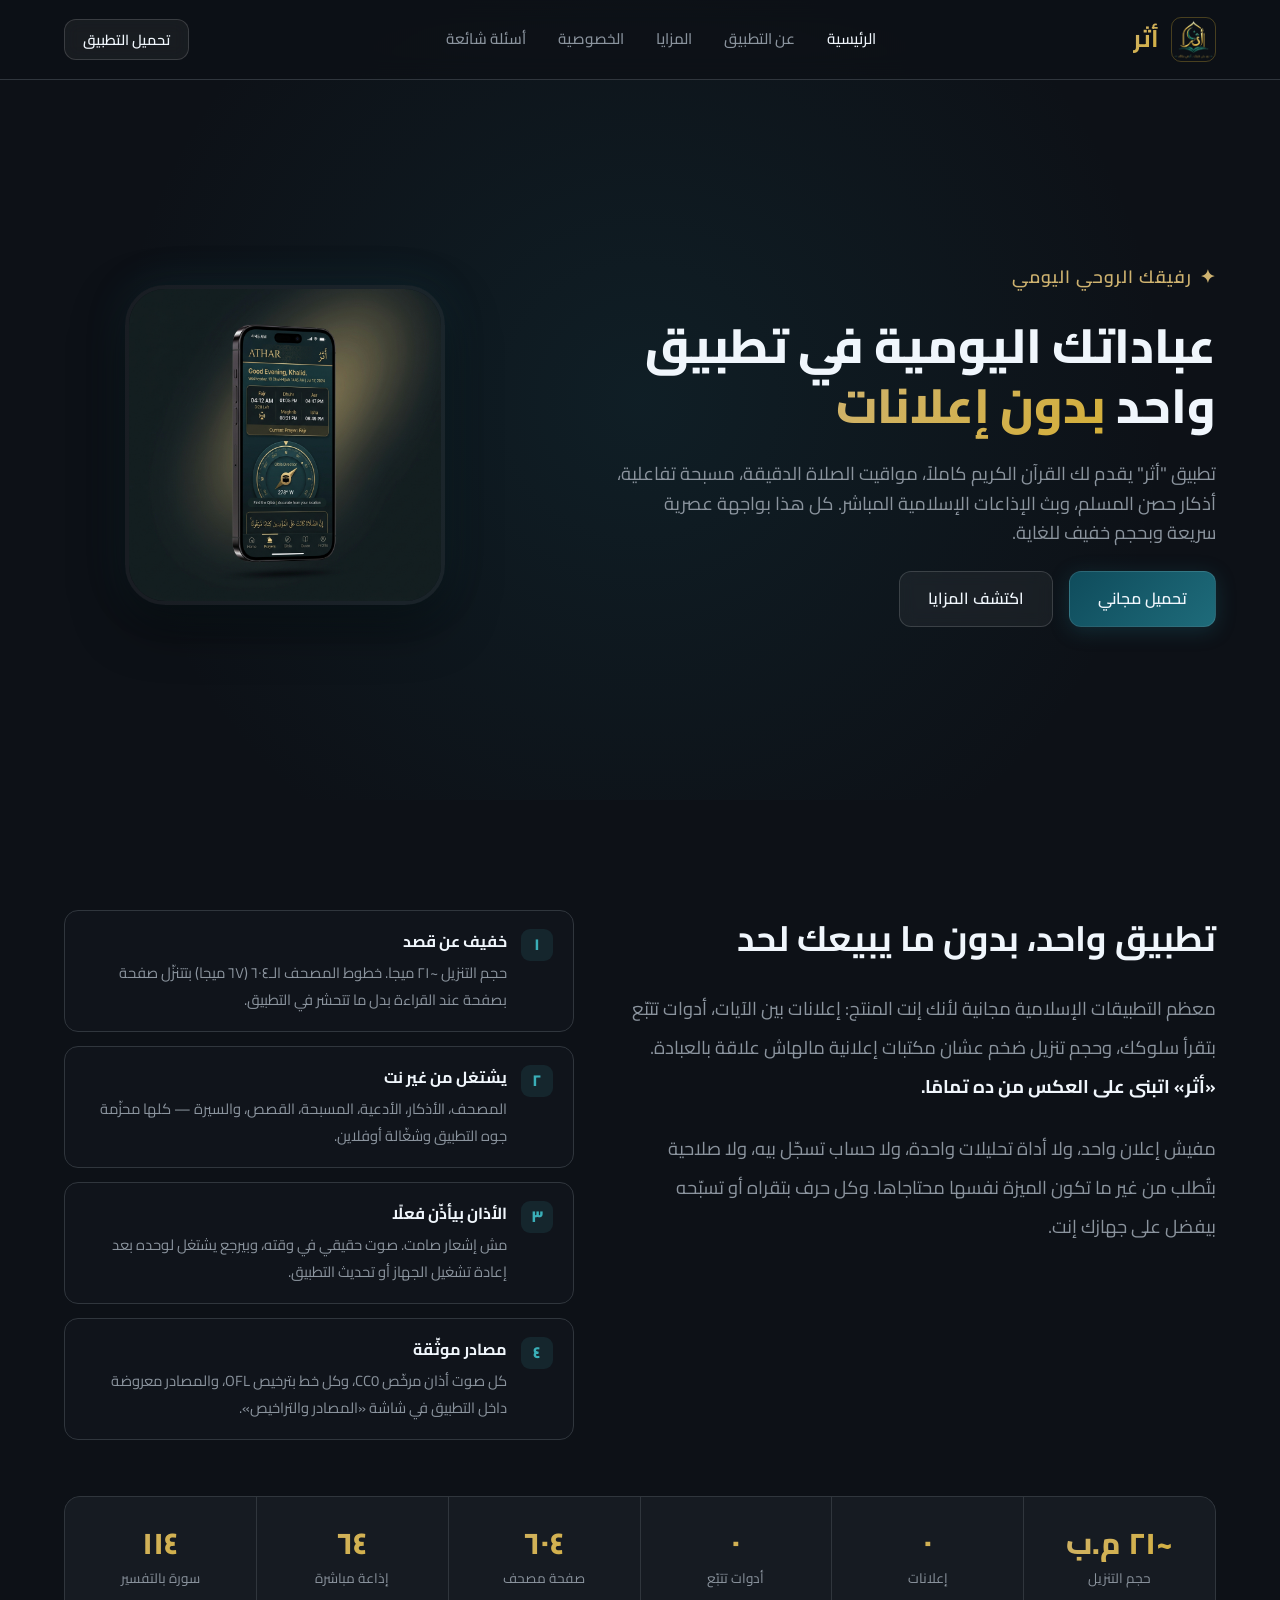
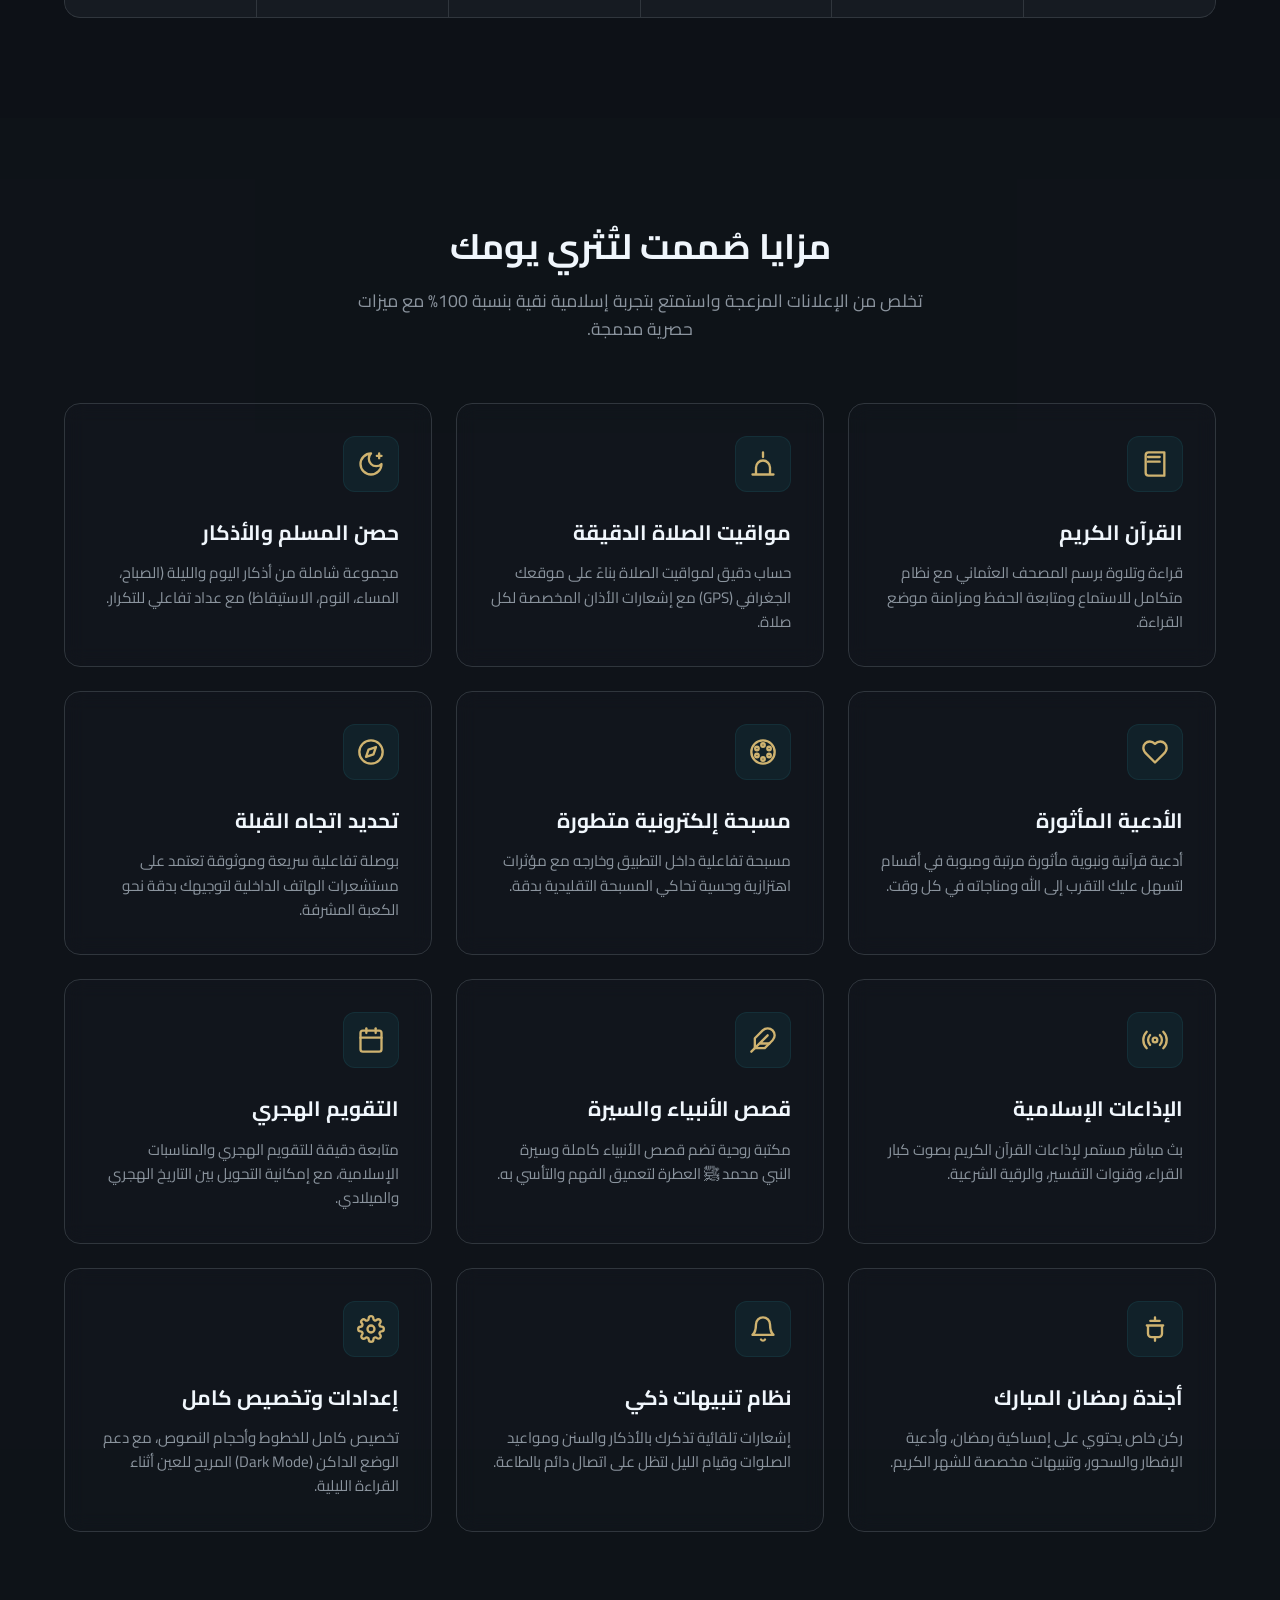
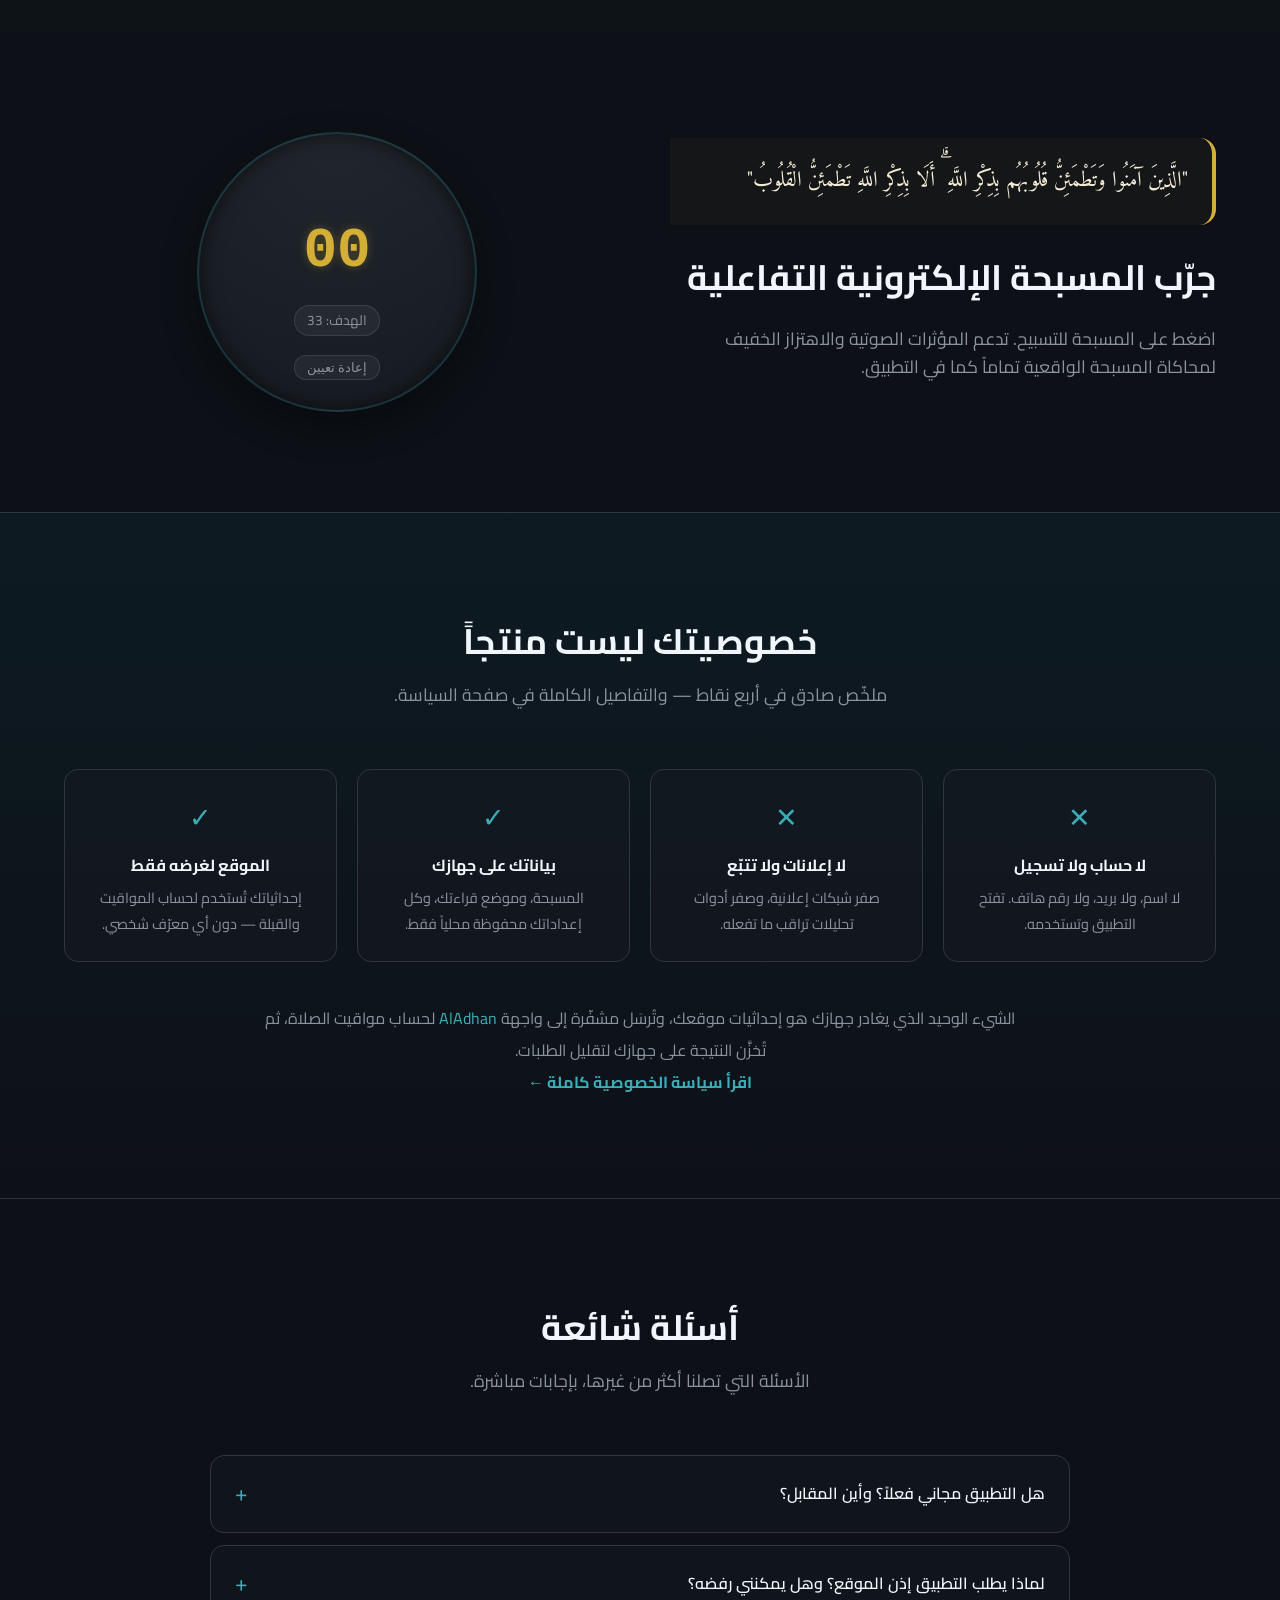
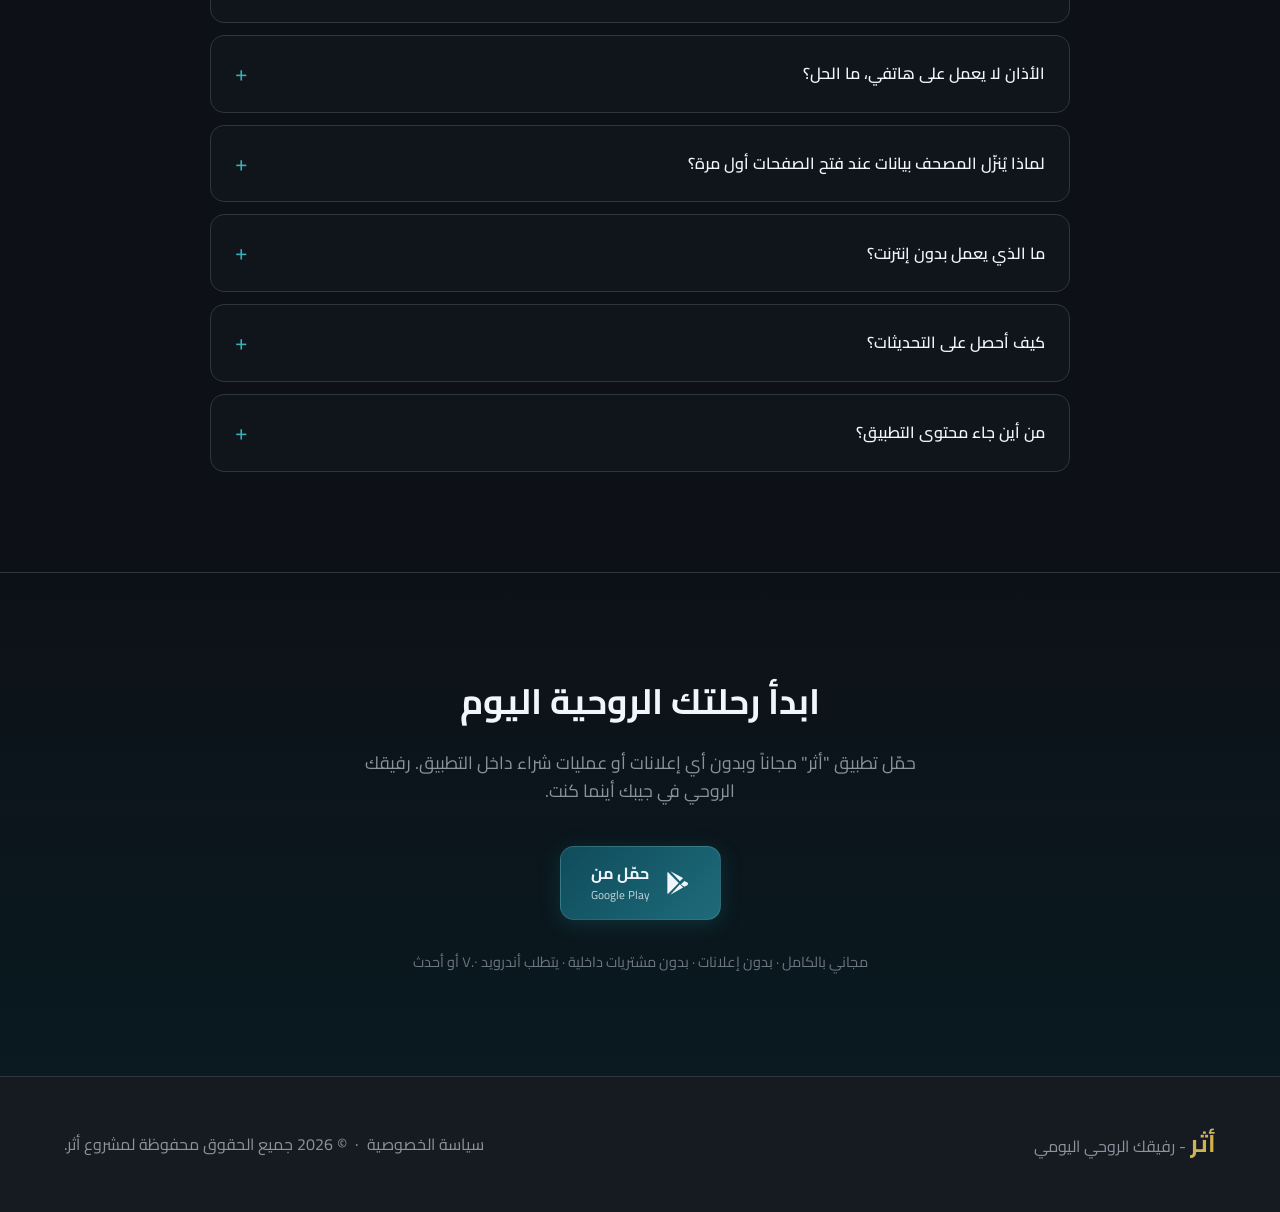
==== index.html @ 3adec3f4 "Athar landing page and privacy policy Public because Google Play requires a publicly reachable priva" ====
<!DOCTYPE html>
<html lang="ar" dir="rtl">
<head>
  <meta charset="UTF-8">
  <meta name="viewport" content="width=device-width, initial-scale=1.0">
  <title>أثر | رفيقك الروحي اليومي</title>
  <meta name="description" content="تطبيق أثر الإسلامي - رفيقك الروحي اليومي لمواقيت الصلاة والقرآن الكريم والأذكار والمسبحة الإلكترونية بدون إعلانات وبحجم خفيف جداً.">
  <link rel="icon" type="image/png" href="assets/logo.png">
  
  <!-- CSS Stylesheets (Modularized for Clean Code) -->
  <link rel="stylesheet" href="css/base.css">
  <link rel="stylesheet" href="css/layout.css">
  <link rel="stylesheet" href="css/components.css">
  <link rel="stylesheet" href="css/demo.css">
  <link rel="stylesheet" href="css/sections.css">
</head>
<body>

  <!-- Navbar Section -->
  <header class="header">
    <div class="container">
      <div class="logo-area" id="logo-container">
        <img src="assets/logo.png" alt="شعار تطبيق أثر" class="logo-img" id="logo-icon">
        <span class="logo-text" id="logo-title">أثر</span>
      </div>
      <nav class="nav-links" id="nav-menu">
        <a href="#hero" class="nav-link active" id="link-hero">الرئيسية</a>
        <a href="#about" class="nav-link" id="link-about">عن التطبيق</a>
        <a href="#features" class="nav-link" id="link-features">المزايا</a>
        <a href="#privacy" class="nav-link" id="link-privacy">الخصوصية</a>
        <a href="#faq" class="nav-link" id="link-faq">أسئلة شائعة</a>
      </nav>
      <a href="#download" class="btn btn-secondary" style="padding: 8px 18px; font-size: 0.9rem;" id="nav-download-btn">تحميل التطبيق</a>
    </div>
  </header>

  <!-- Hero Section -->
  <section class="hero" id="hero">
    <div class="container hero-grid">
      <div class="hero-content" id="hero-info">
        <div class="hero-subtitle" id="hero-tag"><span class="accent-dot">✦</span> رفيقك الروحي اليومي</div>
        <h1 class="hero-title" id="main-heading">عباداتك اليومية في تطبيق واحد <span>بدون إعلانات</span></h1>
        <p class="hero-description" id="hero-desc">تطبيق "أثر" يقدم لك القرآن الكريم كاملاً، مواقيت الصلاة الدقيقة، مسبحة تفاعلية، أذكار حصن المسلم، وبث الإذاعات الإسلامية المباشر. كل هذا بواجهة عصرية سريعة وبحجم خفيف للغاية.</p>
        <div class="btn-group" id="hero-buttons">
          <a href="#download" class="btn btn-primary" id="btn-hero-download">تحميل مجاني</a>
          <a href="#features" class="btn btn-secondary" id="btn-hero-learn">اكتشف المزايا</a>
        </div>
      </div>
      <div class="hero-mockup" id="hero-phone-mockup">
        <img src="assets/mockup.png" alt="واجهة تطبيق أثر على هاتف ذكي" class="mockup-img" id="mockup-image">
      </div>
    </div>
  </section>

  <!-- About Section -->
  <section class="section" id="about">
    <div class="container">
      <div class="about-grid">
        <div>
          <h2 class="section-title" style="text-align: right; margin-bottom: 24px;">تطبيق واحد، بدون ما يبيعك لحد</h2>
          <p class="about-lead">
            معظم التطبيقات الإسلامية مجانية لأنك إنت المنتج: إعلانات بين الآيات، أدوات تتبّع بتقرأ سلوكك،
            وحجم تنزيل ضخم عشان مكتبات إعلانية مالهاش علاقة بالعبادة.
            <strong>«أثر» اتبنى على العكس من ده تمامًا.</strong>
          </p>
          <p class="about-lead">
            مفيش إعلان واحد، ولا أداة تحليلات واحدة، ولا حساب تسجّل بيه، ولا صلاحية بتُطلب من غير ما تكون
            الميزة نفسها محتاجاها. وكل حرف بتقراه أو تسبّحه بيفضل على جهازك إنت.
          </p>
        </div>

        <ul class="pillar-list">
          <li class="pillar">
            <span class="pillar-mark">١</span>
            <span class="pillar-body">
              <strong>خفيف عن قصد</strong>
              <span>حجم التنزيل ~٢١ ميجا. خطوط المصحف الـ٦٠٤ (٦٧ ميجا) بتتنزّل صفحة بصفحة عند القراءة بدل ما تتحشر في التطبيق.</span>
            </span>
          </li>
          <li class="pillar">
            <span class="pillar-mark">٢</span>
            <span class="pillar-body">
              <strong>يشتغل من غير نت</strong>
              <span>المصحف، الأذكار، الأدعية، المسبحة، القصص، والسيرة — كلها محزّمة جوه التطبيق وشغّالة أوفلاين.</span>
            </span>
          </li>
          <li class="pillar">
            <span class="pillar-mark">٣</span>
            <span class="pillar-body">
              <strong>الأذان بيأذّن فعلًا</strong>
              <span>مش إشعار صامت. صوت حقيقي في وقته، وبيرجع يشتغل لوحده بعد إعادة تشغيل الجهاز أو تحديث التطبيق.</span>
            </span>
          </li>
          <li class="pillar">
            <span class="pillar-mark">٤</span>
            <span class="pillar-body">
              <strong>مصادر موثّقة</strong>
              <span>كل صوت أذان مرخّص CC0، وكل خط بترخيص OFL، والمصادر معروضة داخل التطبيق في شاشة «المصادر والتراخيص».</span>
            </span>
          </li>
        </ul>
      </div>

      <div class="stats-strip" id="stats">
        <div class="stat"><div class="stat-value">~٢١ م.ب</div><div class="stat-label">حجم التنزيل</div></div>
        <div class="stat"><div class="stat-value">٠</div><div class="stat-label">إعلانات</div></div>
        <div class="stat"><div class="stat-value">٠</div><div class="stat-label">أدوات تتبّع</div></div>
        <div class="stat"><div class="stat-value">٦٠٤</div><div class="stat-label">صفحة مصحف</div></div>
        <div class="stat"><div class="stat-value">٦٤</div><div class="stat-label">إذاعة مباشرة</div></div>
        <div class="stat"><div class="stat-value">١١٤</div><div class="stat-label">سورة بالتفسير</div></div>
      </div>
    </div>
  </section>

  <!-- Features Section -->
  <section class="section" id="features" style="background-color: rgba(22, 27, 34, 0.2);">
    <div class="container">
      <div class="section-header" id="features-header">
        <h2 class="section-title" id="features-title">مزايا صُممت لتُثري يومك</h2>
        <p class="section-desc" id="features-desc">تخلص من الإعلانات المزعجة واستمتع بتجربة إسلامية نقية بنسبة 100% مع ميزات حصرية مدمجة.</p>
      </div>
      <div class="features-grid" id="features-container"></div>
    </div>
  </section>

  <!-- Interactive Demo Section (Tasbeeh Counter) -->
  <section class="section" id="demo">
    <div class="container demo-layout">
      <div class="demo-content" id="demo-info">
        <div class="quote-card" id="quote-tasbeeh">
          "الَّذِينَ آمَنُوا وَتَطْمَئِنُّ قُلُوبُهُم بِذِكْرِ اللَّهِ ۗ أَلَا بِذِكْرِ اللَّهِ تَطْمَئِنُّ الْقُلُوبُ"
        </div>
        <h2 class="section-title" style="text-align: right; margin-bottom: 20px;" id="demo-title">جرّب المسبحة الإلكترونية التفاعلية</h2>
        <p class="section-desc" style="text-align: right; margin-bottom: 24px;" id="demo-desc">اضغط على المسبحة للتسبيح. تدعم المؤثرات الصوتية والاهتزاز الخفيف لمحاكاة المسبحة الواقعية تماماً كما في التطبيق.</p>
      </div>
      <div class="demo-interactive" id="demo-widget-container">
        <div class="tasbeeh-widget" id="tasbeeh-widget">
          <div class="tasbeeh-display" id="tasbeeh-count">00</div>
          <div class="tasbeeh-target" id="tasbeeh-target-text">الهدف: 33</div>
          <button class="tasbeeh-btn-reset" id="tasbeeh-reset">إعادة تعيين</button>
        </div>
      </div>
    </div>
  </section>

  <!-- Privacy Summary Section -->
  <section class="section privacy-band" id="privacy">
    <div class="container">
      <div class="section-header">
        <h2 class="section-title">خصوصيتك ليست منتجاً</h2>
        <p class="section-desc">ملخّص صادق في أربع نقاط — والتفاصيل الكاملة في صفحة السياسة.</p>
      </div>

      <div class="privacy-grid">
        <div class="privacy-card">
          <span class="mark">✕</span>
          <strong>لا حساب ولا تسجيل</strong>
          <span>لا اسم، ولا بريد، ولا رقم هاتف. تفتح التطبيق وتستخدمه.</span>
        </div>
        <div class="privacy-card">
          <span class="mark">✕</span>
          <strong>لا إعلانات ولا تتبّع</strong>
          <span>صفر شبكات إعلانية، وصفر أدوات تحليلات تراقب ما تفعله.</span>
        </div>
        <div class="privacy-card">
          <span class="mark">✓</span>
          <strong>بياناتك على جهازك</strong>
          <span>المسبحة، وموضع قراءتك، وكل إعداداتك محفوظة محلياً فقط.</span>
        </div>
        <div class="privacy-card">
          <span class="mark">✓</span>
          <strong>الموقع لغرضه فقط</strong>
          <span>إحداثياتك تُستخدم لحساب المواقيت والقبلة — دون أي معرّف شخصي.</span>
        </div>
      </div>

      <p class="privacy-note">
        الشيء الوحيد الذي يغادر جهازك هو إحداثيات موقعك، وتُرسَل مشفّرة إلى واجهة
        <a href="https://aladhan.com" target="_blank" rel="noopener">AlAdhan</a>
        لحساب مواقيت الصلاة، ثم تُخزَّن النتيجة على جهازك لتقليل الطلبات.
        <br>
        <a href="privacy.html" style="font-weight: 700;">اقرأ سياسة الخصوصية كاملة ←</a>
      </p>
    </div>
  </section>

  <!-- FAQ Section -->
  <section class="section" id="faq">
    <div class="container">
      <div class="section-header">
        <h2 class="section-title">أسئلة شائعة</h2>
        <p class="section-desc">الأسئلة التي تصلنا أكثر من غيرها، بإجابات مباشرة.</p>
      </div>

      <div class="faq-list">
        <details class="faq-item">
          <summary>هل التطبيق مجاني فعلاً؟ وأين المقابل؟</summary>
          <div class="faq-answer">
            مجاني بالكامل: لا إعلانات، ولا اشتراكات، ولا مشتريات داخل التطبيق، ولا نسخة «مدفوعة» بمزايا مخفية.
            لا يوجد مقابل — التطبيق مشروع شخصي، وتكلفته الحقيقية وقت لا مال.
          </div>
        </details>

        <details class="faq-item">
          <summary>لماذا يطلب التطبيق إذن الموقع؟ وهل يمكنني رفضه؟</summary>
          <div class="faq-answer">
            الموقع يُستخدم لأمرين فقط: حساب مواقيت الصلاة، وتحديد اتجاه القبلة.
            <strong>ويمكنك رفضه تماماً</strong> — يوجد خيار «تخطّي الآن» في شاشة الموقع، وتستطيع بعدها اختيار مدينتك يدوياً
            والاستفادة من كل المزايا الأخرى. التطبيق لا يطلب إذن الموقع في الخلفية إطلاقاً.
          </div>
        </details>

        <details class="faq-item">
          <summary>الأذان لا يعمل على هاتفي، ما الحل؟</summary>
          <div class="faq-answer">
            هذه ليست مشكلة في التطبيق غالباً، بل في «موفّر البطارية» لدى بعض الشركات
            (شاومي، هواوي، أوبو، فيفو، سامسونج) الذي يوقف التطبيقات في الخلفية فيمنع الأذان من الانطلاق.
            لهذا يحتوي التطبيق على <strong>شاشة إرشادية مخصصة لكل شركة</strong> تشرح الإعداد المطلوب خطوة بخطوة —
            تجدها في: الإعدادات ← التنبيهات.
          </div>
        </details>

        <details class="faq-item">
          <summary>لماذا يُنزّل المصحف بيانات عند فتح الصفحات أول مرة؟</summary>
          <div class="faq-answer">
            لأن رسم المصحف الحقيقي يحتاج خطاً مستقلاً لكل صفحة — ٦٠٤ خطوط بحجم ٦٧ ميجابايت.
            بدل حشرها كلها في التطبيق وجعل التنزيل ٨٥ ميجا، تُنزَّل الصفحة التي تقرأها فقط وتُحفظ على جهازك،
            فيبقى حجم التطبيق ~٢١ ميجا. الصفحة التي نزّلتها مرة تعمل بعدها بدون إنترنت للأبد.
          </div>
        </details>

        <details class="faq-item">
          <summary>ما الذي يعمل بدون إنترنت؟</summary>
          <div class="faq-answer">
            <strong>يعمل أوفلاين:</strong> المصحف والتفسير، الأذكار، الأدعية، المسبحة، القبلة،
            قصص الأنبياء، السيرة، والتقويم الهجري، ومواقيت الصلاة المحفوظة مسبقاً.
            <br>
            <strong>يحتاج إنترنت:</strong> تحديث المواقيت لموقع جديد، الإذاعات المباشرة،
            وتنزيل خط صفحة مصحف لم تُقرأ من قبل.
          </div>
        </details>

        <details class="faq-item">
          <summary>كيف أحصل على التحديثات؟</summary>
          <div class="faq-answer">
            التحديث يصلك <strong>داخل التطبيق نفسه</strong> — يُنزَّل في الخلفية وأنت تستخدم التطبيق عادي،
            ثم يسألك متى تريد تثبيته، دون الحاجة لفتح المتجر.
            وبعد كل تحديث تظهر لك شاشة «ما الجديد» مرة واحدة تشرح ما تغيّر بالضبط.
          </div>
        </details>

        <details class="faq-item">
          <summary>من أين جاء محتوى التطبيق؟</summary>
          <div class="faq-answer">
            كل مصدر موثّق داخل التطبيق في شاشة <strong>«المصادر والتراخيص»</strong>: نص المصحف، التفسير، الأذكار،
            أصوات الأذان (جميعها برخصة CC0)، والخطوط (برخصة OFL مع نصوص التراخيص كاملة).
            نعرض المصادر بصراحة، بما فيها ما لم تُحسم حقوقه بعد.
          </div>
        </details>
      </div>
    </div>
  </section>

  <!-- Download Section -->
  <section class="section" id="download" style="background: linear-gradient(180deg, var(--bg-dark), #091a20); border-top: 1px solid var(--divider-dark);">
    <div class="container" style="text-align: center;">
      <h2 class="section-title" style="margin-bottom: 20px;" id="download-title">ابدأ رحلتك الروحية اليوم</h2>
      <p class="section-desc" style="margin: 0 auto 40px;" id="download-desc">حمّل تطبيق "أثر" مجاناً وبدون أي إعلانات أو عمليات شراء داخل التطبيق. رفيقك الروحي في جيبك أينما كنت.</p>
      <div class="btn-group" style="justify-content: center;" id="download-buttons">
        <!-- TODO(release): the listing goes live only after the first Play upload
             is reviewed. Until then this link resolves to "item not found". -->
        <a href="https://play.google.com/store/apps/details?id=com.ahmedmostafa.athar"
           target="_blank" rel="noopener" class="store-badge" id="btn-download-now">
          <svg viewBox="0 0 24 24" fill="currentColor" aria-hidden="true"><path d="M3.6 1.8a1 1 0 0 0-.5.9v18.6a1 1 0 0 0 .5.9l10-10.2zm11.1 8.5 2.9-3L5.9 1.2zM5.9 22.8l11.7-6.6-2.9-3zm12.9-7.3 2.7-1.5c.9-.5.9-1.9 0-2.4l-2.7-1.5-3.2 3.2z"/></svg>
          <span>
            حمّل من
            <small>Google Play</small>
          </span>
        </a>
      </div>
      <p class="download-meta">
        مجاني بالكامل · بدون إعلانات · بدون مشتريات داخلية · يتطلب أندرويد ٧.٠ أو أحدث
      </p>
    </div>
  </section>

  <!-- Footer Section -->
  <footer class="footer" id="main-footer">
    <div class="container footer-content">
      <div class="footer-logo" id="footer-brand">
        <span class="logo-text">أثر</span> - رفيقك الروحي اليومي
      </div>
      <div class="footer-copy" id="footer-copyright">
        <a href="privacy.html" id="footer-privacy-link" style="color: inherit;">سياسة الخصوصية</a>
        &nbsp;·&nbsp;
        &copy; <span id="current-year"></span> جميع الحقوق محفوظة لمشروع أثر.
      </div>
    </div>
  </footer>

  <!-- Scripts for Interactivity -->
  <script src="js/features.js" id="script-features"></script>
  <script src="js/main.js" id="script-main"></script>
</body>
</html>
---- css/base.css ----
/* ==========================================================================
   ATHAR LANDING PAGE - BASE STYLES & VARIABLES
   ========================================================================== */

@import url('https://fonts.googleapis.com/css2?family=Amiri:ital,wght@0,400;0,700;1,400;1,700&family=Cairo:wght@300;400;500;600;700;800&family=Tajawal:wght@300;400;500;700;900&display=swap');

:root {
  /* Core Color Palette (Matching Flutter App Theme) */
  --bg-dark: #0D1117;
  --surface-dark: #161B22;
  --surface-variant: #21262D;
  --card-dark: #1C2128;
  --card-elevated: #252B33;
  --divider-dark: #30363D;
  
  --primary-deep: #0F4C5C;
  --primary-teal: #1E6B7A;
  --primary-light: #2A8F9C;
  --primary-soft: #3AAFB8;
  
  --accent-gold: #D4AF37;
  --accent-sand: #CFB370;
  --accent-soft: #E5D4A1;
  --accent-cream: #F5ECD7;
  
  --text-primary: #F0F6FC;
  --text-secondary: #8B949E;
  --text-tertiary: #6E7681;
  
  /* Gradients */
  --grad-primary: linear-gradient(135deg, var(--primary-deep), var(--primary-teal));
  --grad-gold: linear-gradient(135deg, var(--accent-sand), var(--accent-gold));
  --grad-dark: linear-gradient(180deg, var(--bg-dark) 0%, var(--surface-dark) 100%);
  --grad-glow: radial-gradient(circle at 50% 50%, rgba(30, 107, 122, 0.15) 0%, transparent 70%);

  /* Typography */
  --font-main: 'Cairo', 'Tajawal', sans-serif;
  --font-accent: 'Amiri', serif;
  
  /* Layout & Spacing */
  --border-radius: 16px;
  --transition-smooth: all 0.3s cubic-bezier(0.4, 0, 0.2, 1);
  --max-width: 1200px;
}

/* Reset & Global Base */
*, *::before, *::after {
  box-sizing: border-box;
  margin: 0;
  padding: 0;
}

html {
  scroll-behavior: smooth;
  font-size: 16px;
  background-color: var(--bg-dark);
}

body {
  font-family: var(--font-main);
  background-color: var(--bg-dark);
  color: var(--text-primary);
  line-height: 1.6;
  direction: rtl;
  text-align: right;
  overflow-x: hidden;
  position: relative;
}

/* Background Sacred Glows */
body::before {
  content: '';
  position: absolute;
  top: 0;
  left: 50%;
  transform: translateX(-50%);
  width: 100%;
  max-width: 1400px;
  height: 800px;
  background: var(--grad-glow);
  pointer-events: none;
  z-index: 0;
}

a {
  color: inherit;
  text-decoration: none;
  transition: var(--transition-smooth);
}

img {
  max-width: 100%;
  height: auto;
  display: block;
}

ul {
  list-style: none;
}

/* Common Layout Helper */
.container {
  width: 100%;
  max-width: var(--max-width);
  margin: 0 auto;
  padding: 0 24px;
  position: relative;
  z-index: 1;
}
---- css/layout.css ----
/* ==========================================================================
   ATHAR LANDING PAGE - LAYOUT & GRID
   ========================================================================== */

/* Navbar Styling */
.header {
  position: fixed;
  top: 0;
  left: 0;
  width: 100%;
  height: 80px;
  background: rgba(13, 17, 23, 0.85);
  backdrop-filter: blur(12px);
  -webkit-backdrop-filter: blur(12px);
  border-bottom: 1px solid var(--divider-dark);
  z-index: 1000;
  display: flex;
  align-items: center;
}

.header .container {
  display: flex;
  justify-content: space-between;
  align-items: center;
  width: 100%;
}

.logo-area {
  display: flex;
  align-items: center;
  gap: 12px;
}

.logo-img {
  width: 45px;
  height: 45px;
  border-radius: 10px;
  object-fit: cover;
  border: 1px solid rgba(212, 175, 55, 0.3);
}

.logo-text {
  font-size: 1.5rem;
  font-weight: 700;
  background: var(--grad-gold);
  -webkit-background-clip: text;
  -webkit-text-fill-color: transparent;
  font-family: var(--font-main);
}

.nav-links {
  display: flex;
  gap: 32px;
}

.nav-link {
  font-size: 0.95rem;
  font-weight: 500;
  color: var(--text-secondary);
  position: relative;
}

.nav-link:hover, .nav-link.active {
  color: var(--text-primary);
}

/* Hero Section */
.hero {
  padding-top: 160px;
  padding-bottom: 80px;
  min-height: 90vh;
  display: flex;
  align-items: center;
  overflow: hidden;
}

.hero-grid {
  display: grid;
  grid-template-columns: 1.2fr 0.8fr;
  gap: 48px;
  align-items: center;
}

.hero-content {
  display: flex;
  flex-direction: column;
  gap: 24px;
}

.hero-subtitle {
  color: var(--accent-sand);
  font-size: 1.1rem;
  font-weight: 600;
  letter-spacing: 1px;
  display: flex;
  align-items: center;
  gap: 8px;
}

.hero-title {
  font-size: 3rem;
  font-weight: 800;
  line-height: 1.25;
  color: var(--text-primary);
}

.hero-title span {
  background: var(--grad-gold);
  -webkit-background-clip: text;
  -webkit-text-fill-color: transparent;
}

.hero-description {
  font-size: 1.15rem;
  color: var(--text-secondary);
  max-width: 600px;
}

.hero-mockup {
  position: relative;
  display: flex;
  justify-content: center;
  align-items: center;
}

/* Sections Structure */
.section {
  padding: 100px 0;
}

.section-header {
  text-align: center;
  margin-bottom: 60px;
  display: flex;
  flex-direction: column;
  align-items: center;
  gap: 12px;
}

.section-title {
  font-size: 2.2rem;
  font-weight: 700;
}

.section-desc {
  font-size: 1.1rem;
  color: var(--text-secondary);
  max-width: 600px;
}

/* Features Section Layout */
.features-grid {
  display: grid;
  grid-template-columns: repeat(auto-fit, minmax(280px, 1fr));
  gap: 24px;
}

/* Interactive & Demo Section Layout */
.demo-layout {
  display: grid;
  grid-template-columns: 1fr 1fr;
  gap: 60px;
  align-items: center;
}

/* Footer Layout */
.footer {
  background-color: var(--surface-dark);
  border-top: 1px solid var(--divider-dark);
  padding: 48px 0;
  color: var(--text-secondary);
}

.footer-content {
  display: flex;
  justify-content: space-between;
  align-items: center;
  flex-wrap: wrap;
  gap: 24px;
}

/* Responsiveness Media Queries */
@media (max-width: 992px) {
  .hero-grid {
    grid-template-columns: 1fr;
    text-align: center;
    gap: 64px;
  }
  .hero-subtitle {
    justify-content: center;
  }
  .hero-description {
    margin: 0 auto;
  }
  .demo-layout {
    grid-template-columns: 1fr;
    gap: 48px;
  }
}

@media (max-width: 768px) {
  .nav-links {
    display: none; /* Can add hamburger menu logic if needed, keeping it lightweight */
  }
  .hero-title {
    font-size: 2.3rem;
  }
  .section-title {
    font-size: 1.8rem;
  }
}
---- css/components.css ----
/* ==========================================================================
   ATHAR LANDING PAGE - COMPONENTS & INTERACTIVE UI
   ========================================================================== */

/* Buttons */
.btn {
  display: inline-flex;
  align-items: center;
  justify-content: center;
  gap: 12px;
  padding: 14px 28px;
  font-family: var(--font-main);
  font-size: 1rem;
  font-weight: 600;
  border-radius: 12px;
  cursor: pointer;
  transition: var(--transition-smooth);
  border: none;
}

.btn-primary {
  background: var(--grad-primary);
  color: var(--text-primary);
  box-shadow: 0 4px 20px rgba(30, 107, 122, 0.3);
  border: 1px solid rgba(255, 255, 255, 0.1);
}

.btn-primary:hover {
  transform: translateY(-2px);
  box-shadow: 0 6px 24px rgba(30, 107, 122, 0.45);
  background: linear-gradient(135deg, var(--primary-teal), var(--primary-light));
}

.btn-secondary {
  background: rgba(255, 255, 255, 0.05);
  color: var(--text-primary);
  border: 1px solid rgba(255, 255, 255, 0.15);
  backdrop-filter: blur(8px);
}

.btn-secondary:hover {
  background: rgba(255, 255, 255, 0.1);
  border-color: rgba(212, 175, 55, 0.4);
  transform: translateY(-2px);
}

.btn-group {
  display: flex;
  gap: 16px;
  flex-wrap: wrap;
}

/* Glassmorphic Cards */
.card {
  background: rgba(22, 27, 34, 0.4);
  border: 1px solid var(--divider-dark);
  border-radius: var(--border-radius);
  padding: 32px;
  transition: var(--transition-smooth);
  backdrop-filter: blur(10px);
  -webkit-backdrop-filter: blur(10px);
}

.card:hover {
  transform: translateY(-8px);
  border-color: rgba(30, 107, 122, 0.5);
  box-shadow: 0 12px 30px rgba(0, 0, 0, 0.2), 0 0 15px rgba(30, 107, 122, 0.1);
}

.card-icon {
  width: 56px;
  height: 56px;
  border-radius: 12px;
  background: rgba(30, 107, 122, 0.15);
  display: flex;
  align-items: center;
  justify-content: center;
  color: var(--accent-sand);
  margin-bottom: 24px;
  border: 1px solid rgba(30, 107, 122, 0.2);
}

.card-icon svg {
  width: 28px;
  height: 28px;
  stroke: var(--accent-sand);
  display: block;
}

.card-title {
  font-size: 1.3rem;
  font-weight: 700;
  margin-bottom: 12px;
  color: var(--text-primary);
}

.card-text {
  font-size: 0.95rem;
  color: var(--text-secondary);
  line-height: 1.6;
}

/* Mockup Glow & Float */
.mockup-img {
  width: 100%;
  max-width: 320px;
  border-radius: 40px;
  box-shadow: 0 20px 50px rgba(0,0,0,0.5), 0 0 40px rgba(30, 107, 122, 0.2);
  border: 4px solid rgba(255,255,255,0.05);
  animation: float 6s ease-in-out infinite;
}

@keyframes float {
  0%, 100% { transform: translateY(0); }
  50% { transform: translateY(-15px); }
}
---- css/demo.css ----
/* ==========================================================================
   ATHAR LANDING PAGE - INTERACTIVE DEMO STYLES (TASBEEH & QUOTES)
   ========================================================================== */

/* Interactive Tasbeeh Component */
.tasbeeh-widget {
  background: radial-gradient(circle at top, var(--surface-variant), var(--surface-dark));
  border: 2px solid rgba(30, 107, 122, 0.3);
  border-radius: 50%;
  width: 280px;
  height: 280px;
  margin: 0 auto;
  display: flex;
  flex-direction: column;
  align-items: center;
  justify-content: center;
  position: relative;
  box-shadow: 0 15px 35px rgba(0, 0, 0, 0.4), inset 0 0 20px rgba(0,0,0,0.6);
  cursor: pointer;
  user-select: none;
  transition: transform 0.1s ease;
}

.tasbeeh-widget:active {
  transform: scale(0.97);
}

.tasbeeh-display {
  font-family: monospace;
  font-size: 3.5rem;
  font-weight: 700;
  color: var(--accent-gold);
  text-shadow: 0 0 10px rgba(212, 175, 55, 0.3);
  margin-bottom: 8px;
}

.tasbeeh-target {
  font-size: 0.85rem;
  color: var(--text-secondary);
  background: rgba(255,255,255,0.05);
  padding: 4px 12px;
  border-radius: 20px;
  border: 1px solid rgba(255,255,255,0.1);
}

.tasbeeh-btn-reset {
  position: absolute;
  bottom: 30px;
  background: rgba(255, 255, 255, 0.05);
  border: 1px solid rgba(255,255,255,0.1);
  color: var(--text-secondary);
  font-size: 0.8rem;
  padding: 4px 12px;
  border-radius: 12px;
  transition: var(--transition-smooth);
}

.tasbeeh-btn-reset:hover {
  background: rgba(220, 53, 69, 0.2);
  color: #ff6b6b;
  border-color: rgba(220, 53, 69, 0.4);
}

/* Quote/Callout card styling */
.quote-card {
  border-right: 4px solid var(--accent-gold);
  border-left: none;
  background: rgba(212, 175, 55, 0.03);
  padding: 24px;
  border-radius: 0 var(--border-radius) var(--border-radius) 0;
  font-family: var(--font-accent);
  font-size: 1.35rem;
  line-height: 1.8;
  color: var(--accent-cream);
  margin-bottom: 24px;
}
---- css/sections.css ----
/* ==========================================================================
   ATHAR LANDING PAGE - ADDED SECTIONS
   Stats strip, about, privacy summary, FAQ, store badges.
   Uses the tokens from base.css only — no new colours are invented here.
   ========================================================================== */

/* ── Stats strip ─────────────────────────────────────────────────────────── */
.stats-strip {
  display: grid;
  grid-template-columns: repeat(auto-fit, minmax(150px, 1fr));
  gap: 1px;
  background: var(--divider-dark);
  border: 1px solid var(--divider-dark);
  border-radius: var(--border-radius);
  overflow: hidden;
  margin-top: 56px;
}

.stat {
  background: var(--surface-dark);
  padding: 28px 16px;
  text-align: center;
}

.stat-value {
  font-size: 1.9rem;
  font-weight: 800;
  line-height: 1.2;
  background: var(--grad-gold);
  -webkit-background-clip: text;
  background-clip: text;
  -webkit-text-fill-color: transparent;
}

.stat-label {
  margin-top: 6px;
  font-size: 0.85rem;
  color: var(--text-secondary);
}

/* ── About ───────────────────────────────────────────────────────────────── */
.about-grid {
  display: grid;
  grid-template-columns: 1.15fr 1fr;
  gap: 56px;
  align-items: start;
}

.about-lead {
  font-size: 1.15rem;
  line-height: 2.1;
  color: var(--text-secondary);
  margin-bottom: 24px;
}

.about-lead strong {
  color: var(--text-primary);
  font-weight: 700;
}

.pillar-list {
  list-style: none;
  display: grid;
  gap: 14px;
}

.pillar {
  display: flex;
  gap: 14px;
  align-items: flex-start;
  background: rgba(22, 27, 34, 0.4);
  border: 1px solid var(--divider-dark);
  border-radius: 14px;
  padding: 18px 20px;
}

.pillar-mark {
  flex: 0 0 auto;
  width: 32px;
  height: 32px;
  display: grid;
  place-items: center;
  border-radius: 9px;
  background: rgba(58, 175, 184, 0.12);
  color: var(--primary-soft);
  font-weight: 800;
}

.pillar-body strong {
  display: block;
  color: var(--text-primary);
  margin-bottom: 4px;
}

.pillar-body span {
  color: var(--text-secondary);
  font-size: 0.92rem;
  line-height: 1.85;
}

/* ── Privacy summary ─────────────────────────────────────────────────────── */
.privacy-band {
  background: linear-gradient(180deg, rgba(15, 76, 92, 0.16), transparent);
  border-top: 1px solid var(--divider-dark);
  border-bottom: 1px solid var(--divider-dark);
}

.privacy-grid {
  display: grid;
  grid-template-columns: repeat(auto-fit, minmax(220px, 1fr));
  gap: 20px;
  margin-bottom: 40px;
}

.privacy-card {
  background: rgba(22, 27, 34, 0.55);
  border: 1px solid var(--divider-dark);
  border-radius: 14px;
  padding: 24px;
  text-align: center;
}

.privacy-card .mark {
  font-size: 1.7rem;
  color: var(--primary-soft);
  margin-bottom: 10px;
  display: block;
}

.privacy-card strong {
  display: block;
  color: var(--text-primary);
  margin-bottom: 6px;
}

.privacy-card span {
  color: var(--text-secondary);
  font-size: 0.9rem;
  line-height: 1.8;
}

.privacy-note {
  max-width: 760px;
  margin: 0 auto;
  text-align: center;
  color: var(--text-secondary);
  line-height: 2;
}

.privacy-note a {
  color: var(--primary-soft);
}

/* ── FAQ ─────────────────────────────────────────────────────────────────── */
.faq-list {
  max-width: 860px;
  margin: 0 auto;
  display: grid;
  gap: 12px;
}

.faq-item {
  background: rgba(22, 27, 34, 0.4);
  border: 1px solid var(--divider-dark);
  border-radius: 14px;
  overflow: hidden;
  transition: var(--transition-smooth);
}

.faq-item[open] {
  border-color: rgba(58, 175, 184, 0.35);
  background: rgba(22, 27, 34, 0.7);
}

.faq-item summary {
  cursor: pointer;
  padding: 20px 24px;
  font-weight: 600;
  color: var(--text-primary);
  display: flex;
  justify-content: space-between;
  align-items: center;
  gap: 16px;
  list-style: none;
}

.faq-item summary::-webkit-details-marker {
  display: none;
}

.faq-item summary::after {
  content: '+';
  flex: 0 0 auto;
  font-size: 1.4rem;
  font-weight: 400;
  color: var(--primary-soft);
  transition: var(--transition-smooth);
}

.faq-item[open] summary::after {
  transform: rotate(45deg);
}

.faq-answer {
  padding: 0 24px 22px;
  color: var(--text-secondary);
  line-height: 2;
}

.faq-answer a {
  color: var(--primary-soft);
}

/* ── Store badge ─────────────────────────────────────────────────────────── */
.store-badge {
  display: inline-flex;
  align-items: center;
  gap: 14px;
  padding: 14px 30px;
  border-radius: 14px;
  background: var(--grad-primary);
  border: 1px solid rgba(255, 255, 255, 0.12);
  color: var(--text-primary);
  text-decoration: none;
  font-weight: 700;
  box-shadow: 0 4px 20px rgba(30, 107, 122, 0.3);
  transition: var(--transition-smooth);
}

.store-badge:hover {
  transform: translateY(-2px);
  box-shadow: 0 6px 26px rgba(30, 107, 122, 0.45);
}

.store-badge svg {
  width: 26px;
  height: 26px;
  flex: 0 0 auto;
}

.store-badge small {
  display: block;
  font-size: 0.72rem;
  font-weight: 400;
  opacity: 0.8;
}

.download-meta {
  margin-top: 28px;
  color: var(--text-tertiary);
  font-size: 0.9rem;
  line-height: 2;
}

/* ── Responsive ──────────────────────────────────────────────────────────── */
@media (max-width: 900px) {
  .about-grid {
    grid-template-columns: 1fr;
    gap: 36px;
  }
}

@media (max-width: 600px) {
  .stat {
    padding: 22px 12px;
  }

  .stat-value {
    font-size: 1.5rem;
  }

  .faq-item summary {
    padding: 16px 18px;
    font-size: 0.95rem;
  }

  .faq-answer {
    padding: 0 18px 18px;
    font-size: 0.92rem;
  }
}
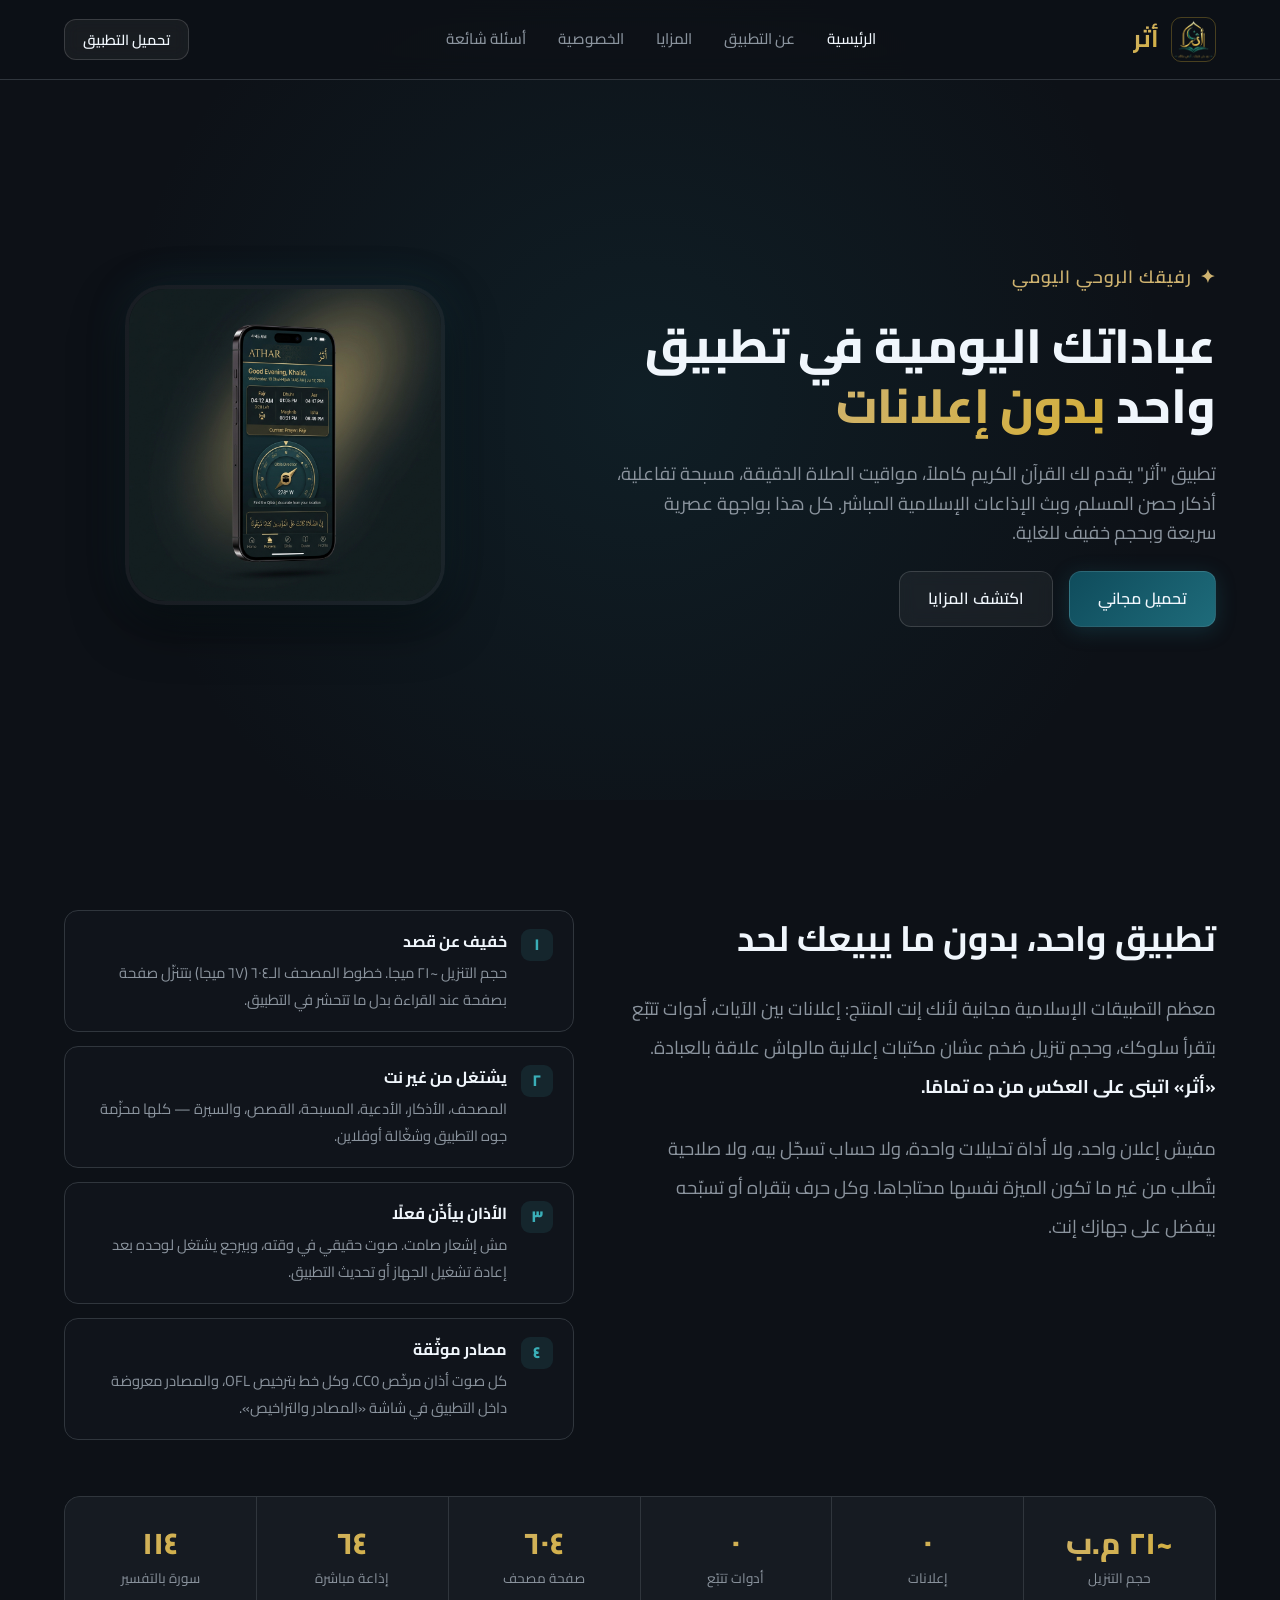
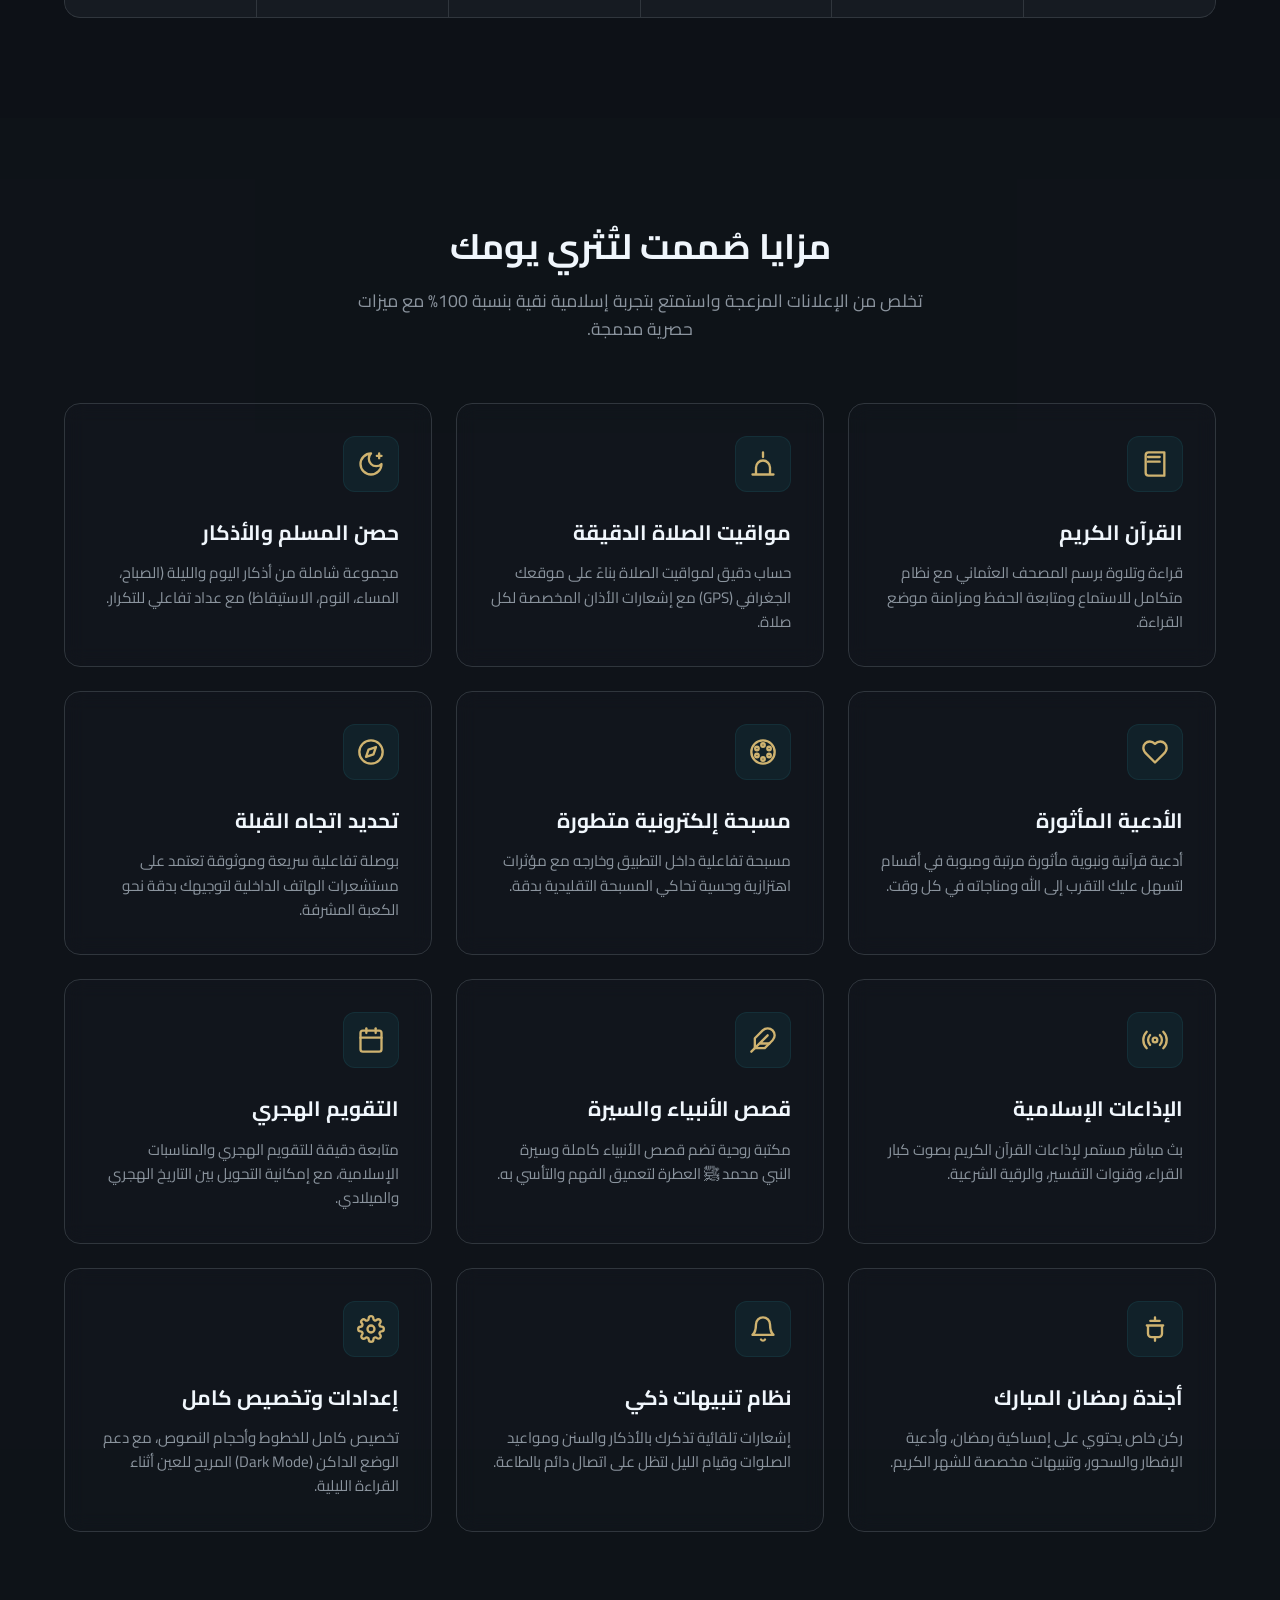
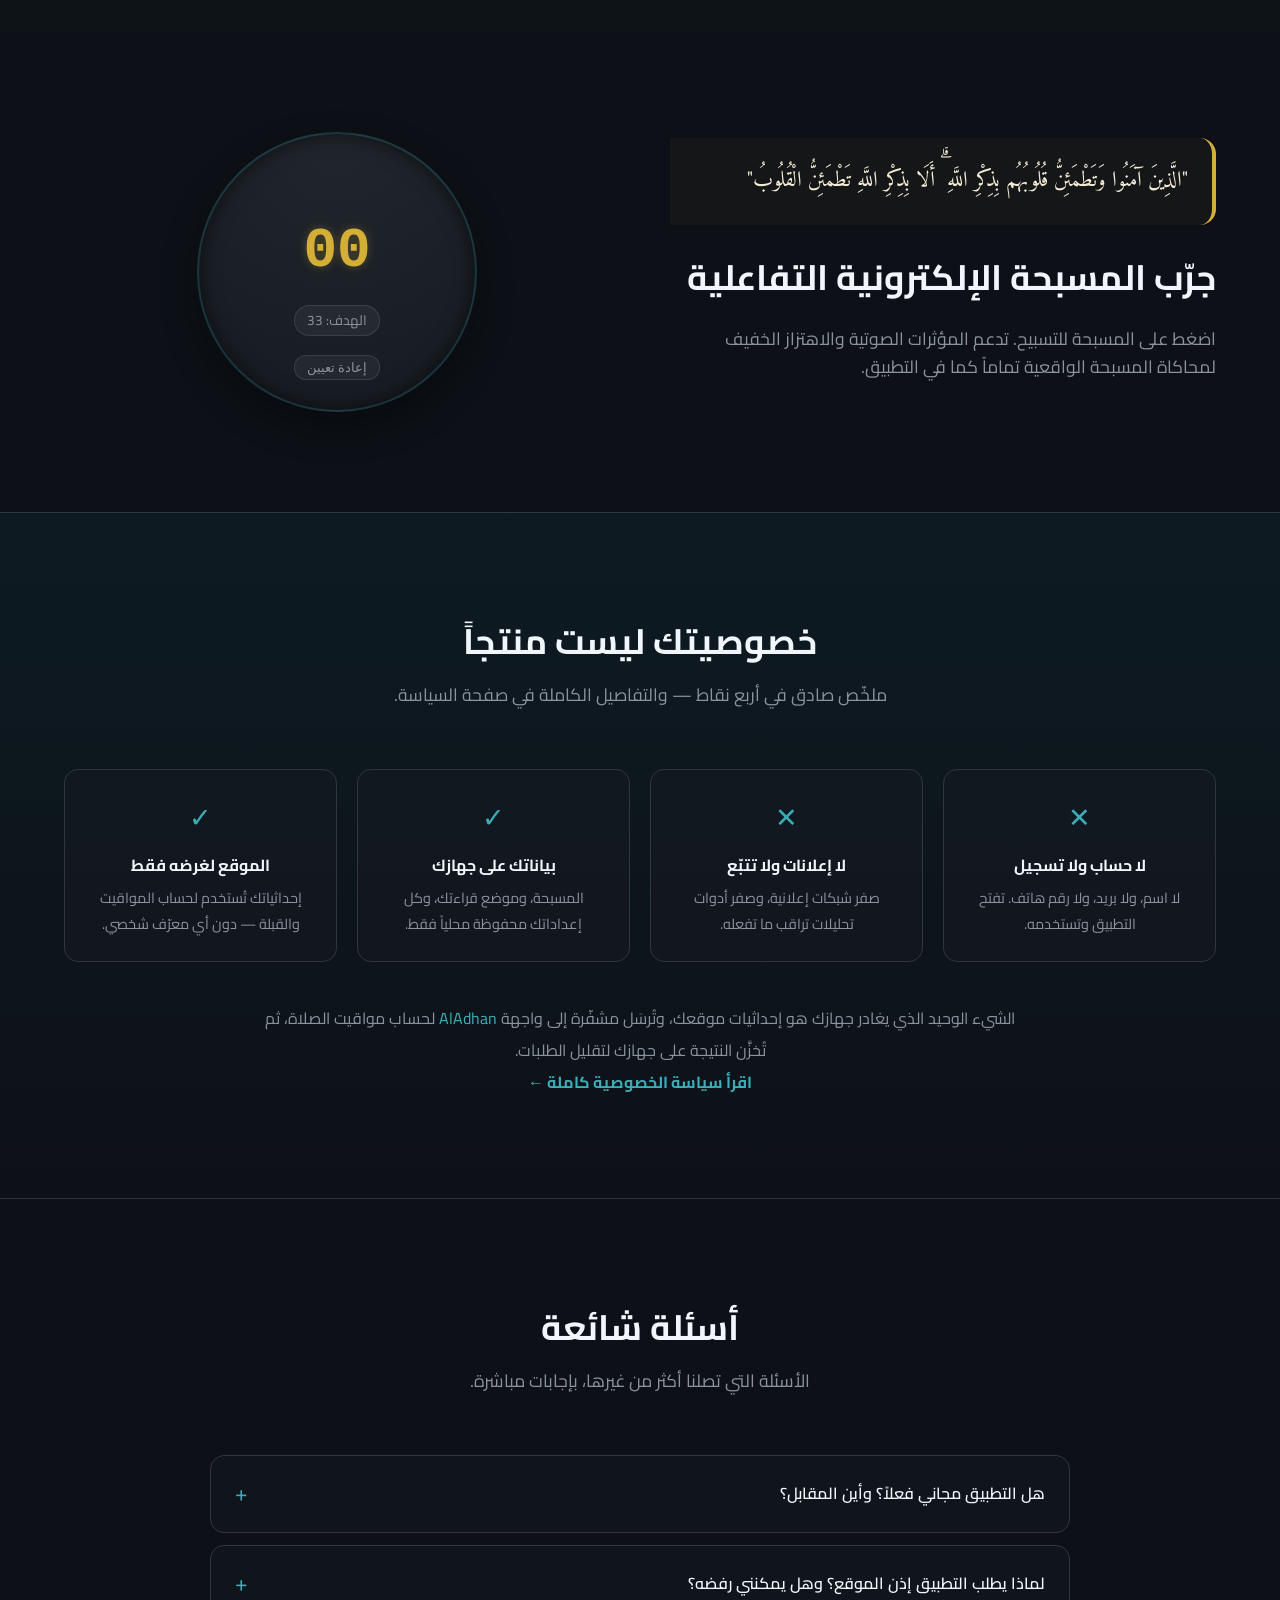
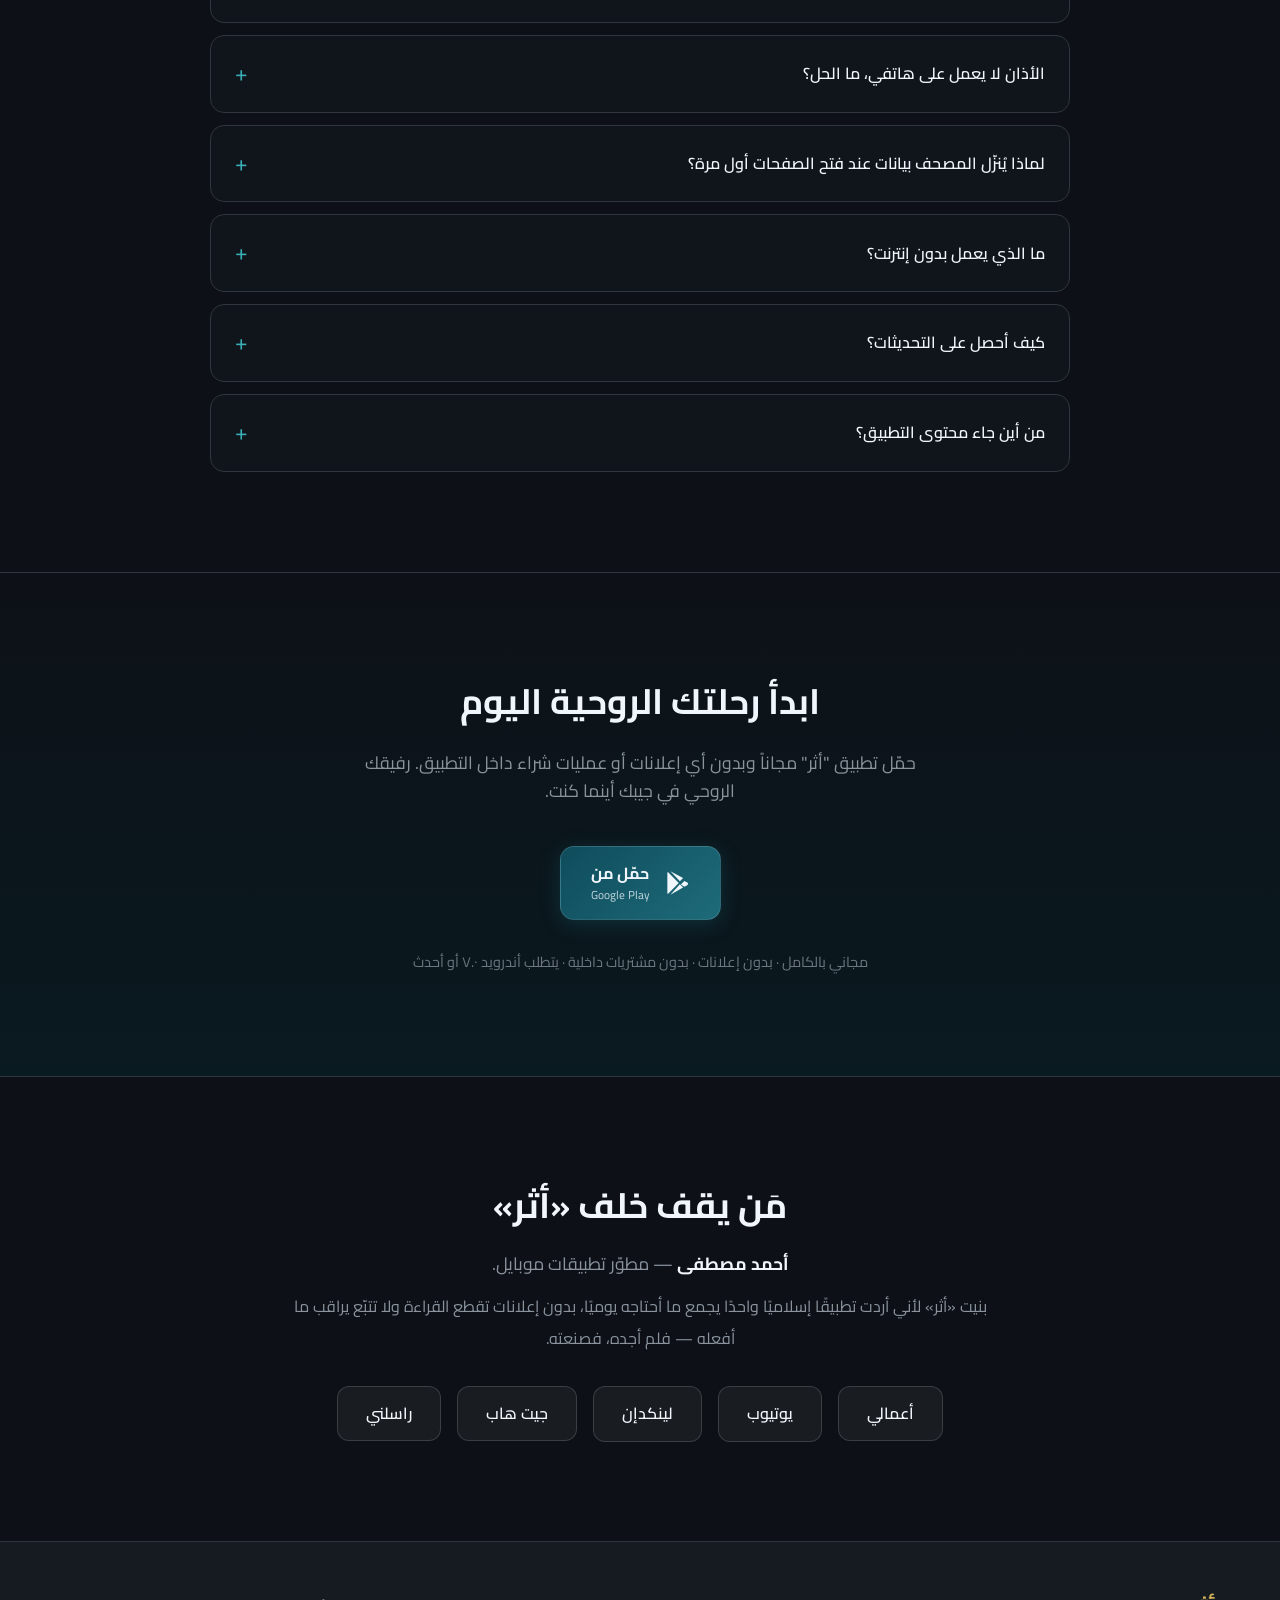
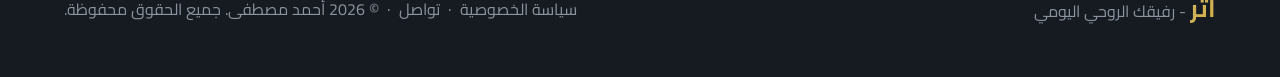
==== commit 308b5087: "Add developer section, switch contact to the developer address The privacy policy listed a different" ====
--- a/index.html
+++ b/index.html
@@ -284,6 +284,27 @@
     </div>
   </section>
 
+  <!-- Developer Section -->
+  <section class="section" id="developer" style="border-top: 1px solid var(--divider-dark);">
+    <div class="container" style="max-width: 780px; text-align: center;">
+      <h2 class="section-title" style="margin-bottom: 16px;">مَن يقف خلف «أثر»</h2>
+      <p class="section-desc" style="margin: 0 auto 12px;">
+        <strong style="color: var(--text-primary);">أحمد مصطفى</strong> — مطوّر تطبيقات موبايل.
+      </p>
+      <p class="privacy-note" style="margin-bottom: 32px;">
+        بنيت «أثر» لأني أردت تطبيقًا إسلاميًا واحدًا يجمع ما أحتاجه يوميًا،
+        بدون إعلانات تقطع القراءة ولا تتبّع يراقب ما أفعله — فلم أجده، فصنعته.
+      </p>
+      <div class="btn-group" style="justify-content: center;">
+        <a href="https://ahmed-mustafa-pro.vercel.app/" target="_blank" rel="noopener" class="btn btn-secondary">أعمالي</a>
+        <a href="https://www.youtube.com/@AhmedMustafa-ComputerScience" target="_blank" rel="noopener" class="btn btn-secondary">يوتيوب</a>
+        <a href="https://www.linkedin.com/in/ahmed-mostafa17/" target="_blank" rel="noopener" class="btn btn-secondary">لينكدإن</a>
+        <a href="https://github.com/ahmedmostafa147" target="_blank" rel="noopener" class="btn btn-secondary">جيت هاب</a>
+        <a href="mailto:ahmed.mustafa.developer@gmail.com" class="btn btn-secondary">راسلني</a>
+      </div>
+    </div>
+  </section>
+
   <!-- Footer Section -->
   <footer class="footer" id="main-footer">
     <div class="container footer-content">
@@ -293,7 +314,9 @@
       <div class="footer-copy" id="footer-copyright">
         <a href="privacy.html" id="footer-privacy-link" style="color: inherit;">سياسة الخصوصية</a>
         &nbsp;·&nbsp;
-        &copy; <span id="current-year"></span> جميع الحقوق محفوظة لمشروع أثر.
+        <a href="mailto:ahmed.mustafa.developer@gmail.com" style="color: inherit;">تواصل</a>
+        &nbsp;·&nbsp;
+        &copy; <span id="current-year"></span> أحمد مصطفى. جميع الحقوق محفوظة.
       </div>
     </div>
   </footer>
